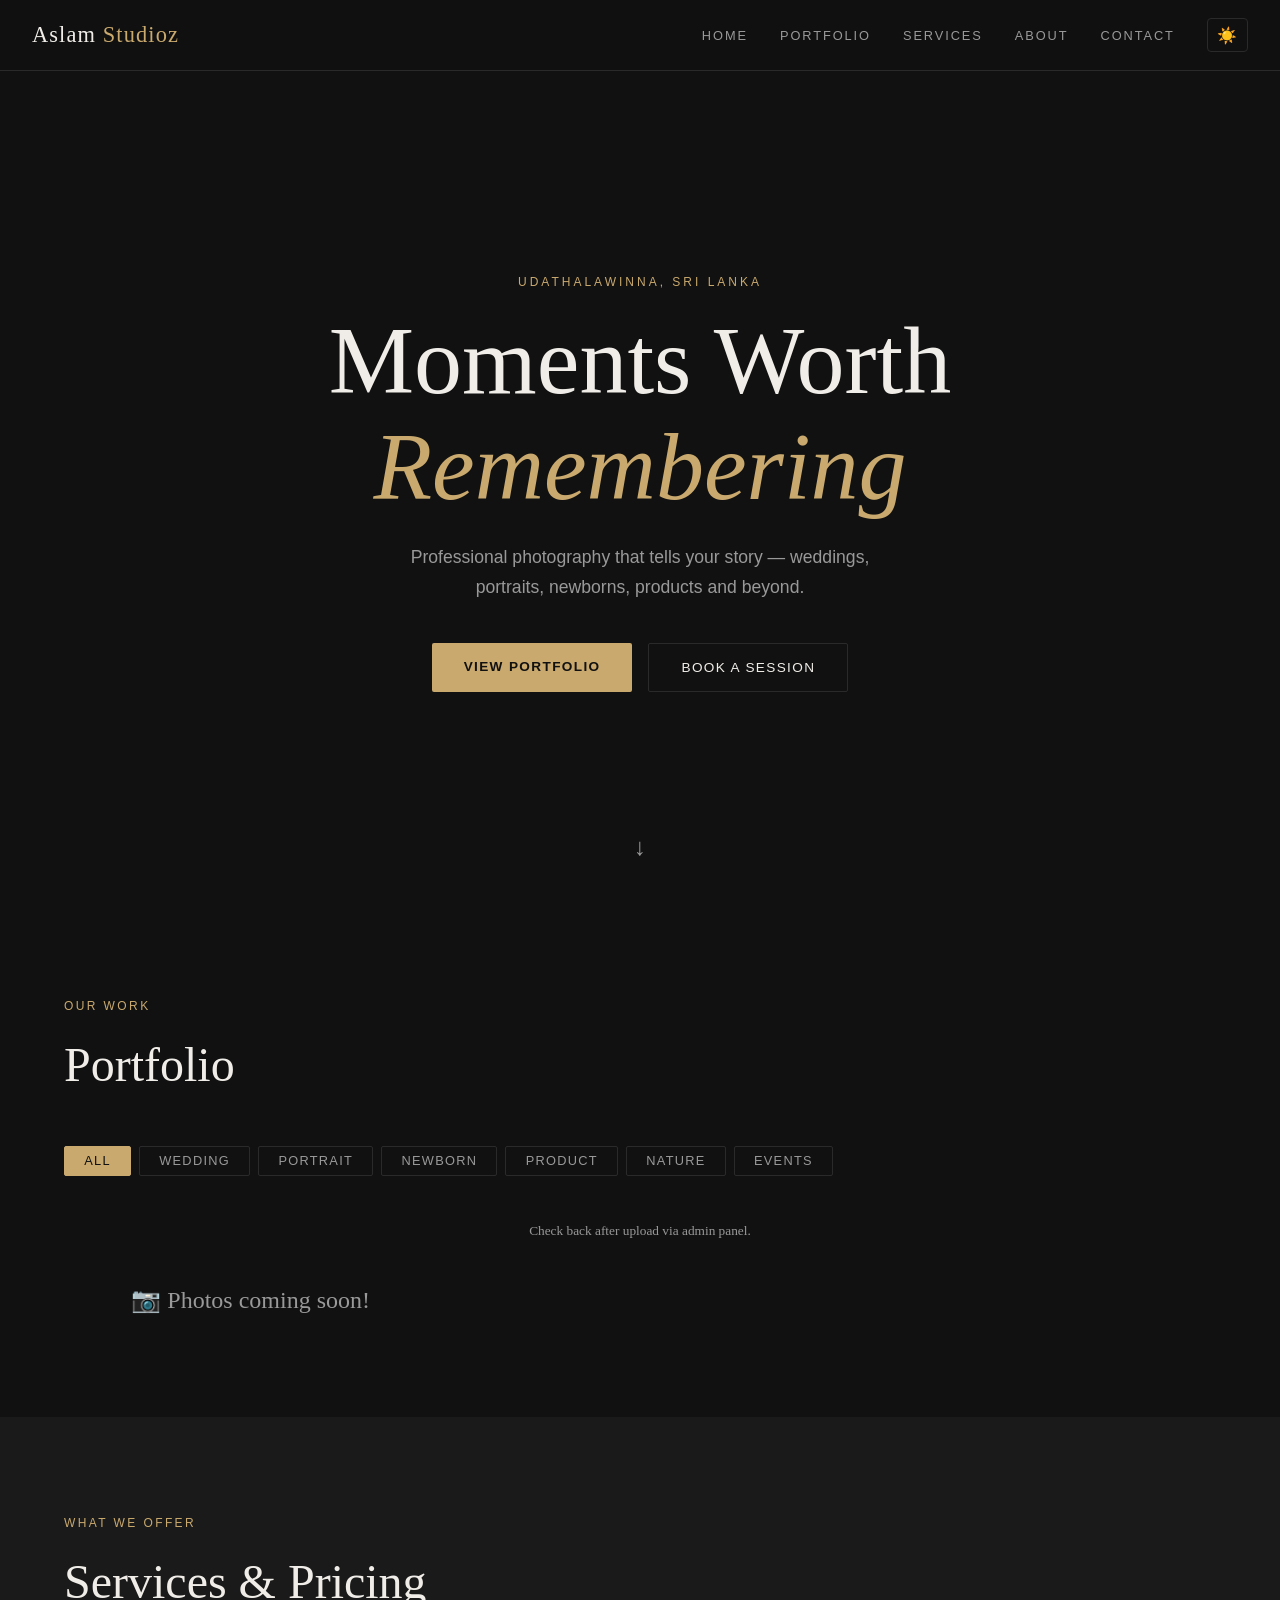
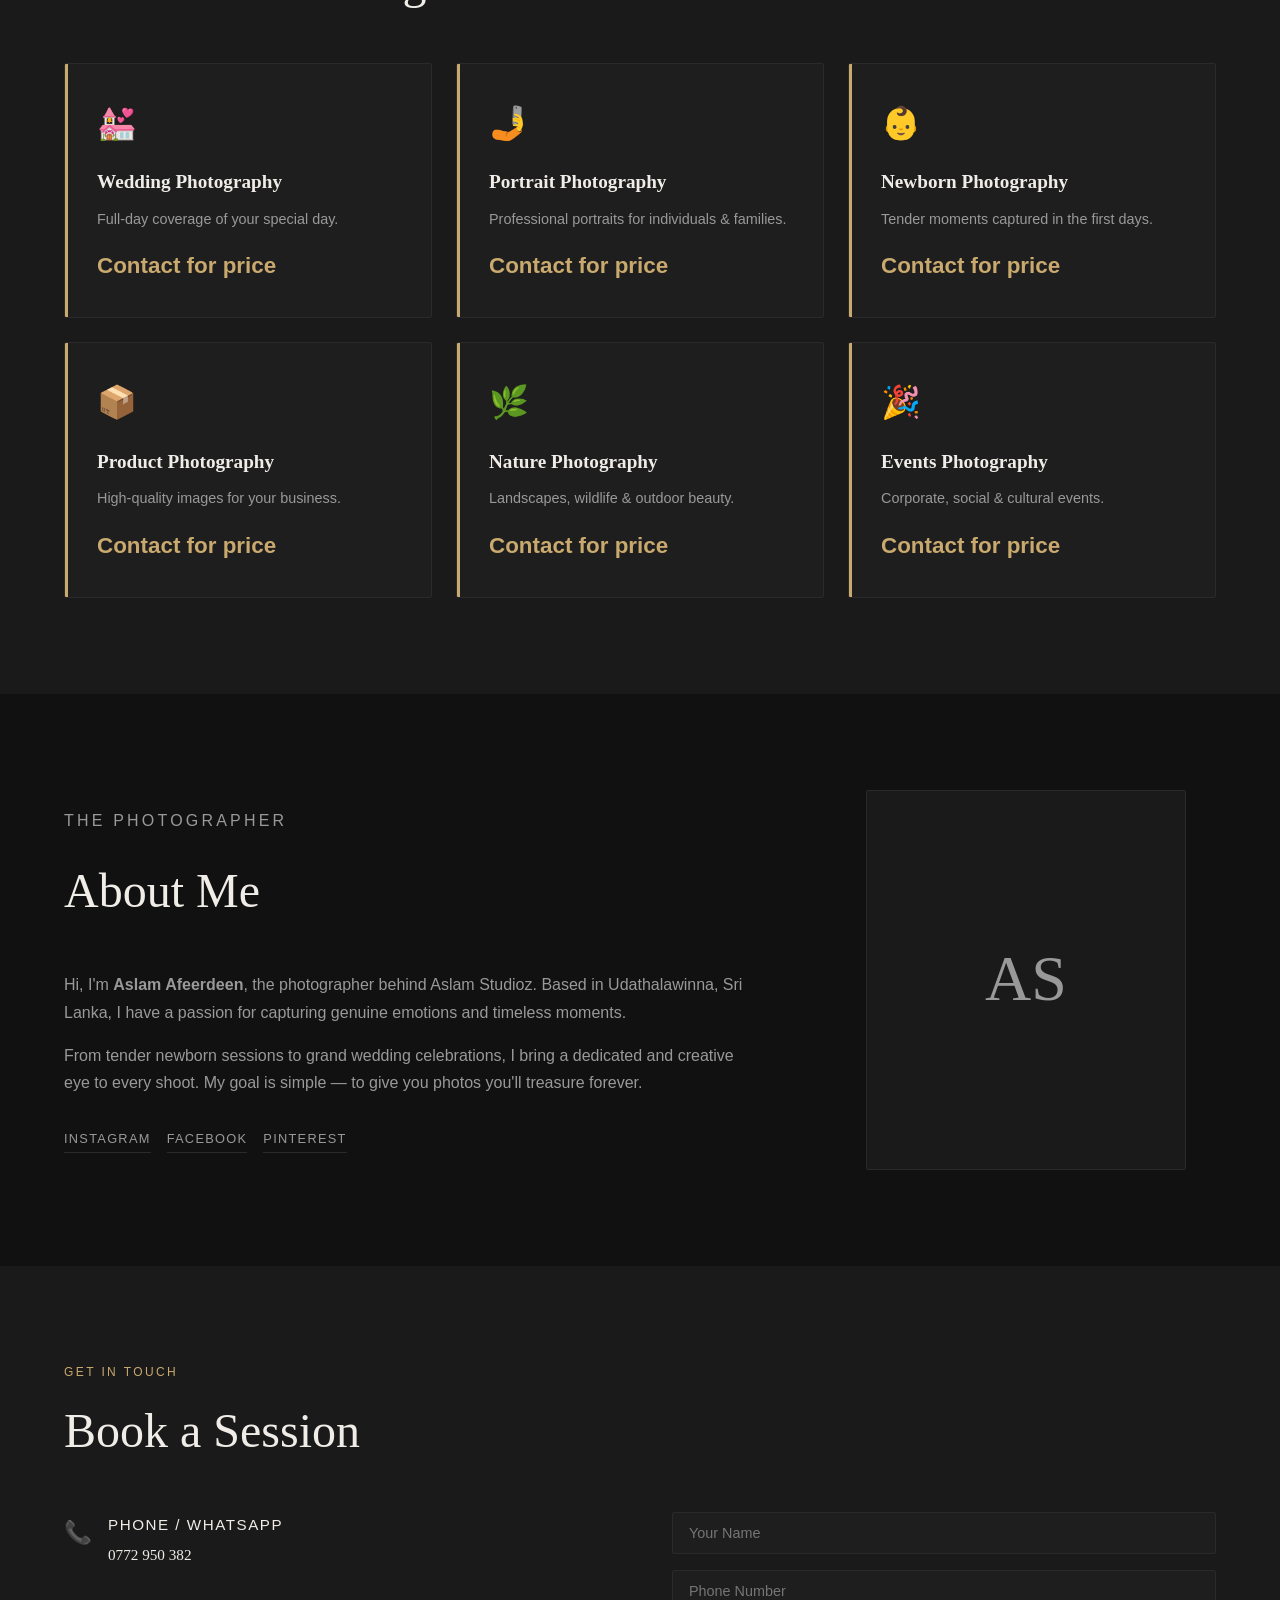
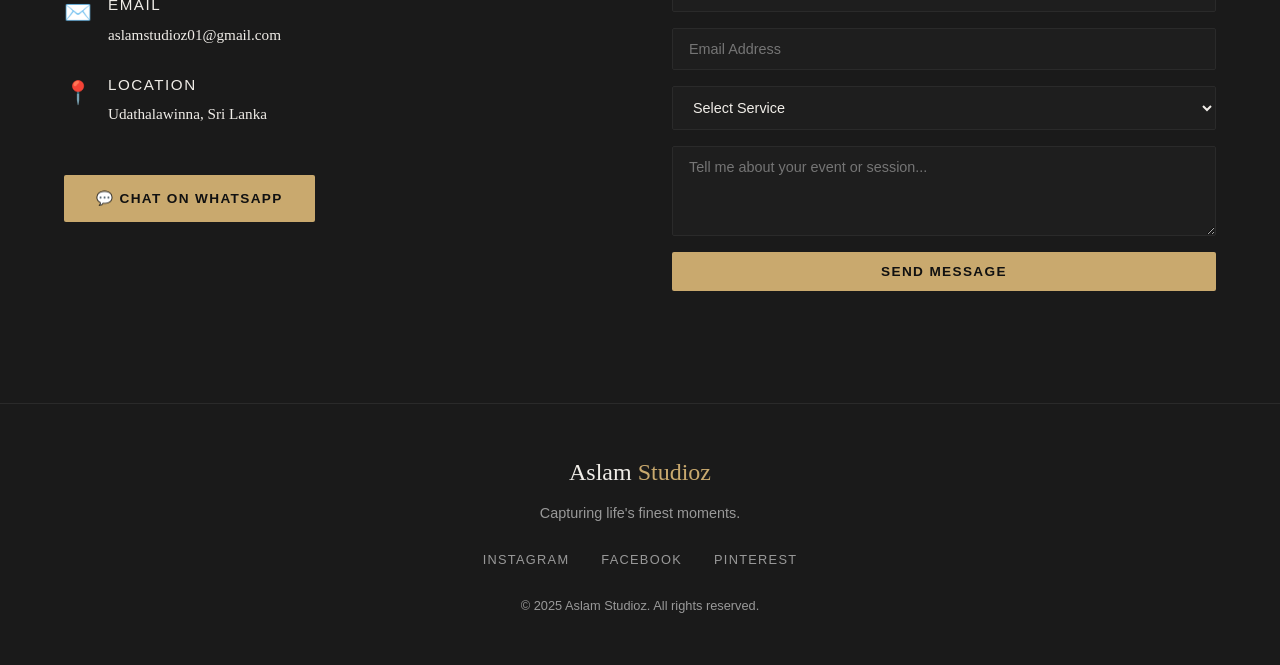
==== index.html @ 6661b9ad "Add files via upload" ====
<!DOCTYPE html>
<html lang="en">
<head>
  <meta charset="UTF-8" />
  <meta name="viewport" content="width=device-width, initial-scale=1.0" />
  <title>Aslam Studioz – Professional Photography | Udathalawinna</title>
  <meta name="description" content="Aslam Studioz – Professional photography services in Udathalawinna, Sri Lanka. Wedding, Portrait, Newborn, Product, Nature & Events photography by Aslam Afeerdeen." />
  <meta name="keywords" content="Aslam Studioz, Aslam Afeerdeen, photographer Udathalawinna, wedding photographer Sri Lanka, portrait photography, newborn photography, product photography" />
  <meta name="author" content="Aslam Afeerdeen" />
  <meta property="og:title" content="Aslam Studioz – Professional Photography" />
  <meta property="og:description" content="Capturing your most precious moments. Wedding, Portrait, Newborn, Product, Nature & Events photography in Sri Lanka." />
  <meta property="og:type" content="website" />
  <meta property="og:url" content="https://aslamstudioz.github.io" />
  <meta name="twitter:card" content="summary_large_image" />
  <link rel="canonical" href="https://aslamstudioz.github.io" />
  <script type="application/ld+json">
  {
    "@context": "https://schema.org",
    "@type": "Photographer",
    "name": "Aslam Studioz",
    "url": "https://aslamstudioz.github.io",
    "telephone": "+94772950382",
    "email": "aslamstudioz01@gmail.com",
    "address": {
      "@type": "PostalAddress",
      "addressLocality": "Udathalawinna",
      "addressCountry": "LK"
    },
    "sameAs": [
      "https://www.instagram.com/aslamstudioz/",
      "https://www.facebook.com/profile.php?id=61590287116906",
      "https://www.pinterest.com/aslamstudioz/"
    ]
  }
  </script>
  <link rel="stylesheet" href="style.css" />
</head>
<body>

  <!-- NAV -->
  <nav class="navbar" id="navbar">
    <a href="#home" class="logo">Aslam <span>Studioz</span></a>
    <button class="nav-toggle" id="navToggle" aria-label="Toggle menu">&#9776;</button>
    <ul class="nav-links" id="navLinks">
      <li><a href="#home">Home</a></li>
      <li><a href="#portfolio">Portfolio</a></li>
      <li><a href="#services">Services</a></li>
      <li><a href="#about">About</a></li>
      <li><a href="#contact">Contact</a></li>
    </ul>
    <button class="theme-toggle" id="themeToggle" aria-label="Toggle theme">🌙</button>
  </nav>

  <!-- HERO -->
  <section class="hero" id="home">
    <div class="hero-content">
      <p class="hero-eyebrow">Udathalawinna, Sri Lanka</p>
      <h1>Moments Worth <br/><span class="accent">Remembering</span></h1>
      <p class="hero-sub">Professional photography that tells your story — weddings, portraits, newborns, products and beyond.</p>
      <div class="hero-btns">
        <a href="#portfolio" class="btn btn-primary">View Portfolio</a>
        <a href="#contact" class="btn btn-outline">Book a Session</a>
      </div>
    </div>
    <div class="hero-scroll">↓</div>
  </section>

  <!-- PORTFOLIO -->
  <section class="section" id="portfolio">
    <div class="container">
      <p class="section-eyebrow">Our Work</p>
      <h2 class="section-title">Portfolio</h2>
      <div class="filter-bar" id="filterBar">
        <button class="filter-btn active" data-cat="all">All</button>
        <button class="filter-btn" data-cat="wedding">Wedding</button>
        <button class="filter-btn" data-cat="portrait">Portrait</button>
        <button class="filter-btn" data-cat="newborn">Newborn</button>
        <button class="filter-btn" data-cat="product">Product</button>
        <button class="filter-btn" data-cat="nature">Nature</button>
        <button class="filter-btn" data-cat="events">Events</button>
      </div>
      <div class="gallery" id="gallery">
        <div class="gallery-empty" id="galleryEmpty">
          <p>📷 Photos coming soon!</p>
          <small>Check back after upload via admin panel.</small>
        </div>
      </div>
    </div>
  </section>

  <!-- SERVICES -->
  <section class="section section-alt" id="services">
    <div class="container">
      <p class="section-eyebrow">What We Offer</p>
      <h2 class="section-title">Services & Pricing</h2>
      <div class="services-grid" id="servicesGrid">
        <!-- Loaded from localStorage / admin -->
      </div>
    </div>
  </section>

  <!-- ABOUT -->
  <section class="section" id="about">
    <div class="container about-wrap">
      <div class="about-text">
        <p class="section-eyebrow">The Photographer</p>
        <h2 class="section-title">About Me</h2>
        <p>Hi, I'm <strong>Aslam Afeerdeen</strong>, the photographer behind Aslam Studioz. Based in Udathalawinna, Sri Lanka, I have a passion for capturing genuine emotions and timeless moments.</p>
        <p>From tender newborn sessions to grand wedding celebrations, I bring a dedicated and creative eye to every shoot. My goal is simple — to give you photos you'll treasure forever.</p>
        <div class="about-socials">
          <a href="https://www.instagram.com/aslamstudioz/" target="_blank" rel="noopener" class="social-link">Instagram</a>
          <a href="https://www.facebook.com/profile.php?id=61590287116906" target="_blank" rel="noopener" class="social-link">Facebook</a>
          <a href="https://www.pinterest.com/aslamstudioz/" target="_blank" rel="noopener" class="social-link">Pinterest</a>
        </div>
      </div>
      <div class="about-image">
        <div class="about-placeholder">AS</div>
      </div>
    </div>
  </section>

  <!-- CONTACT -->
  <section class="section section-alt" id="contact">
    <div class="container">
      <p class="section-eyebrow">Get In Touch</p>
      <h2 class="section-title">Book a Session</h2>
      <div class="contact-wrap">
        <div class="contact-info">
          <div class="contact-item">
            <span class="contact-icon">📞</span>
            <div>
              <p class="contact-label">Phone / WhatsApp</p>
              <a href="tel:+94772950382">0772 950 382</a>
            </div>
          </div>
          <div class="contact-item">
            <span class="contact-icon">✉️</span>
            <div>
              <p class="contact-label">Email</p>
              <a href="mailto:aslamstudioz01@gmail.com">aslamstudioz01@gmail.com</a>
            </div>
          </div>
          <div class="contact-item">
            <span class="contact-icon">📍</span>
            <div>
              <p class="contact-label">Location</p>
              <p>Udathalawinna, Sri Lanka</p>
            </div>
          </div>
          <a href="https://wa.me/94772950382" target="_blank" rel="noopener" class="btn btn-primary whatsapp-btn">💬 Chat on WhatsApp</a>
        </div>
        <form class="contact-form" id="contactForm">
          <input type="text" placeholder="Your Name" required />
          <input type="tel" placeholder="Phone Number" required />
          <input type="email" placeholder="Email Address" />
          <select>
            <option value="">Select Service</option>
            <option>Wedding Photography</option>
            <option>Portrait Photography</option>
            <option>Newborn Photography</option>
            <option>Product Photography</option>
            <option>Nature Photography</option>
            <option>Events Photography</option>
          </select>
          <textarea placeholder="Tell me about your event or session..." rows="4"></textarea>
          <button type="submit" class="btn btn-primary">Send Message</button>
          <p class="form-note" id="formNote"></p>
        </form>
      </div>
    </div>
  </section>

  <!-- FOOTER -->
  <footer class="footer">
    <div class="container footer-inner">
      <p class="footer-logo">Aslam <span>Studioz</span></p>
      <p class="footer-tagline">Capturing life's finest moments.</p>
      <div class="footer-socials">
        <a href="https://www.instagram.com/aslamstudioz/" target="_blank" rel="noopener">Instagram</a>
        <a href="https://www.facebook.com/profile.php?id=61590287116906" target="_blank" rel="noopener">Facebook</a>
        <a href="https://www.pinterest.com/aslamstudioz/" target="_blank" rel="noopener">Pinterest</a>
      </div>
      <p class="footer-copy">&copy; 2025 Aslam Studioz. All rights reserved.</p>
    </div>
  </footer>

  <!-- LIGHTBOX -->
  <div class="lightbox" id="lightbox">
    <button class="lightbox-close" id="lightboxClose">✕</button>
    <img src="" alt="" id="lightboxImg" />
    <p id="lightboxCaption"></p>
  </div>

  <script src="script.js"></script>
</body>
</html>
---- style.css ----
/* =============================================
   ASLAM STUDIOZ — style.css
   Theme: Auto (Day=Light / Night=Dark)
   ============================================= */

/* ---------- CSS Variables ---------- */
:root {
  --bg: #ffffff;
  --bg-alt: #f7f5f2;
  --text: #1a1a1a;
  --text-muted: #666666;
  --accent: #c9a96e;
  --accent-dark: #a8833f;
  --border: #e0ddd8;
  --card-bg: #ffffff;
  --nav-bg: rgba(255,255,255,0.92);
  --shadow: 0 4px 24px rgba(0,0,0,0.08);
  --transition: 0.3s ease;
}

[data-theme="dark"] {
  --bg: #111111;
  --bg-alt: #1a1a1a;
  --text: #f0ede8;
  --text-muted: #999999;
  --accent: #c9a96e;
  --accent-dark: #e8c78a;
  --border: #2a2a2a;
  --card-bg: #1e1e1e;
  --nav-bg: rgba(17,17,17,0.92);
  --shadow: 0 4px 24px rgba(0,0,0,0.4);
}

/* ---------- Reset & Base ---------- */
*, *::before, *::after { box-sizing: border-box; margin: 0; padding: 0; }

html { scroll-behavior: smooth; }

body {
  font-family: 'Georgia', serif;
  background: var(--bg);
  color: var(--text);
  transition: background var(--transition), color var(--transition);
  line-height: 1.7;
}

a { color: var(--accent); text-decoration: none; transition: opacity var(--transition); }
a:hover { opacity: 0.75; }

img { max-width: 100%; display: block; }

/* ---------- Utility ---------- */
.container { max-width: 1200px; margin: 0 auto; padding: 0 1.5rem; }

.section { padding: 6rem 0; }
.section-alt { background: var(--bg-alt); }

.section-eyebrow {
  font-family: 'Helvetica Neue', Arial, sans-serif;
  font-size: 0.75rem;
  letter-spacing: 0.2em;
  text-transform: uppercase;
  color: var(--accent);
  margin-bottom: 0.5rem;
}

.section-title {
  font-size: clamp(2rem, 4vw, 3rem);
  font-weight: 400;
  margin-bottom: 2.5rem;
  color: var(--text);
}

/* ---------- Buttons ---------- */
.btn {
  display: inline-block;
  padding: 0.75rem 2rem;
  border-radius: 2px;
  font-family: 'Helvetica Neue', Arial, sans-serif;
  font-size: 0.85rem;
  letter-spacing: 0.1em;
  text-transform: uppercase;
  cursor: pointer;
  border: none;
  transition: all var(--transition);
}

.btn-primary {
  background: var(--accent);
  color: #111;
  font-weight: 600;
}
.btn-primary:hover { background: var(--accent-dark); opacity: 1; color: #111; }

.btn-outline {
  background: transparent;
  color: var(--text);
  border: 1px solid var(--border);
}
.btn-outline:hover { border-color: var(--accent); color: var(--accent); }

/* ---------- Navbar ---------- */
.navbar {
  position: fixed;
  top: 0; left: 0; right: 0;
  z-index: 1000;
  background: var(--nav-bg);
  backdrop-filter: blur(12px);
  border-bottom: 1px solid var(--border);
  display: flex;
  align-items: center;
  padding: 1rem 2rem;
  gap: 2rem;
  transition: background var(--transition);
}

.logo {
  font-size: 1.4rem;
  font-family: 'Georgia', serif;
  color: var(--text);
  font-weight: 400;
  letter-spacing: 0.05em;
  flex-shrink: 0;
}
.logo span { color: var(--accent); }

.nav-links {
  display: flex;
  list-style: none;
  gap: 2rem;
  margin-left: auto;
}

.nav-links a {
  font-family: 'Helvetica Neue', Arial, sans-serif;
  font-size: 0.8rem;
  letter-spacing: 0.15em;
  text-transform: uppercase;
  color: var(--text-muted);
  transition: color var(--transition);
}
.nav-links a:hover { color: var(--accent); }

.theme-toggle {
  background: none;
  border: 1px solid var(--border);
  cursor: pointer;
  padding: 0.4rem 0.6rem;
  border-radius: 4px;
  font-size: 1rem;
  color: var(--text);
  transition: all var(--transition);
  flex-shrink: 0;
}
.theme-toggle:hover { border-color: var(--accent); }

.nav-toggle {
  display: none;
  background: none;
  border: none;
  font-size: 1.4rem;
  cursor: pointer;
  color: var(--text);
  margin-left: auto;
}

/* ---------- Hero ---------- */
.hero {
  min-height: 100vh;
  display: flex;
  align-items: center;
  justify-content: center;
  padding: 8rem 2rem 4rem;
  text-align: center;
  background: var(--bg);
  position: relative;
}

.hero-eyebrow {
  font-family: 'Helvetica Neue', Arial, sans-serif;
  font-size: 0.75rem;
  letter-spacing: 0.25em;
  text-transform: uppercase;
  color: var(--accent);
  margin-bottom: 1rem;
}

.hero h1 {
  font-size: clamp(3rem, 8vw, 6rem);
  font-weight: 300;
  line-height: 1.1;
  margin-bottom: 1.5rem;
  color: var(--text);
}

.accent { color: var(--accent); font-style: italic; }

.hero-sub {
  font-size: 1.1rem;
  color: var(--text-muted);
  max-width: 500px;
  margin: 0 auto 2.5rem;
  font-family: 'Helvetica Neue', Arial, sans-serif;
  font-weight: 300;
}

.hero-btns { display: flex; gap: 1rem; justify-content: center; flex-wrap: wrap; }

.hero-scroll {
  position: absolute;
  bottom: 2rem;
  left: 50%;
  transform: translateX(-50%);
  font-size: 1.5rem;
  color: var(--text-muted);
  animation: bounce 2s infinite;
}

@keyframes bounce {
  0%, 100% { transform: translateX(-50%) translateY(0); }
  50% { transform: translateX(-50%) translateY(8px); }
}

/* ---------- Filter Bar ---------- */
.filter-bar {
  display: flex;
  flex-wrap: wrap;
  gap: 0.5rem;
  margin-bottom: 2.5rem;
}

.filter-btn {
  background: transparent;
  border: 1px solid var(--border);
  color: var(--text-muted);
  padding: 0.4rem 1.2rem;
  border-radius: 2px;
  cursor: pointer;
  font-family: 'Helvetica Neue', Arial, sans-serif;
  font-size: 0.8rem;
  letter-spacing: 0.1em;
  text-transform: uppercase;
  transition: all var(--transition);
}
.filter-btn:hover,
.filter-btn.active {
  background: var(--accent);
  border-color: var(--accent);
  color: #111;
}

/* ---------- Gallery ---------- */
.gallery {
  columns: 3;
  column-gap: 1rem;
}

.gallery-item {
  break-inside: avoid;
  margin-bottom: 1rem;
  position: relative;
  overflow: hidden;
  cursor: pointer;
  border-radius: 2px;
}

.gallery-item img {
  width: 100%;
  display: block;
  transition: transform 0.5s ease;
}

.gallery-item:hover img { transform: scale(1.04); }

.gallery-item .overlay {
  position: absolute;
  inset: 0;
  background: rgba(0,0,0,0.35);
  opacity: 0;
  transition: opacity var(--transition);
  display: flex;
  align-items: flex-end;
  padding: 1rem;
}

.gallery-item:hover .overlay { opacity: 1; }

.overlay-text {
  color: #fff;
  font-family: 'Helvetica Neue', Arial, sans-serif;
  font-size: 0.75rem;
  letter-spacing: 0.1em;
  text-transform: uppercase;
}

.gallery-empty {
  grid-column: 1 / -1;
  text-align: center;
  padding: 4rem 2rem;
  color: var(--text-muted);
}
.gallery-empty p { font-size: 1.5rem; margin-bottom: 0.5rem; }

/* ---------- Services ---------- */
.services-grid {
  display: grid;
  grid-template-columns: repeat(auto-fill, minmax(280px, 1fr));
  gap: 1.5rem;
}

.service-card {
  background: var(--card-bg);
  border: 1px solid var(--border);
  border-radius: 2px;
  padding: 2rem;
  transition: all var(--transition);
  position: relative;
  overflow: hidden;
}

.service-card::before {
  content: '';
  position: absolute;
  top: 0; left: 0;
  width: 3px;
  height: 100%;
  background: var(--accent);
}

.service-card:hover {
  box-shadow: var(--shadow);
  transform: translateY(-2px);
}

.service-icon { font-size: 2rem; margin-bottom: 1rem; }
.service-name {
  font-size: 1.2rem;
  margin-bottom: 0.5rem;
  color: var(--text);
}
.service-desc {
  font-size: 0.9rem;
  color: var(--text-muted);
  margin-bottom: 1rem;
  font-family: 'Helvetica Neue', Arial, sans-serif;
  font-weight: 300;
}
.service-price {
  font-size: 1.4rem;
  color: var(--accent);
  font-family: 'Helvetica Neue', Arial, sans-serif;
  font-weight: 600;
}

/* ---------- About ---------- */
.about-wrap {
  display: grid;
  grid-template-columns: 1fr 380px;
  gap: 5rem;
  align-items: center;
}

.about-text p {
  color: var(--text-muted);
  margin-bottom: 1rem;
  font-family: 'Helvetica Neue', Arial, sans-serif;
  font-weight: 300;
  font-size: 1rem;
}

.about-socials {
  display: flex;
  gap: 1rem;
  flex-wrap: wrap;
  margin-top: 2rem;
}

.social-link {
  font-family: 'Helvetica Neue', Arial, sans-serif;
  font-size: 0.8rem;
  letter-spacing: 0.1em;
  text-transform: uppercase;
  color: var(--text-muted);
  border-bottom: 1px solid var(--border);
  padding-bottom: 2px;
  transition: all var(--transition);
}
.social-link:hover { color: var(--accent); border-color: var(--accent); }

.about-image {
  display: flex;
  justify-content: center;
}

.about-placeholder {
  width: 320px;
  height: 380px;
  background: var(--bg-alt);
  border: 1px solid var(--border);
  display: flex;
  align-items: center;
  justify-content: center;
  font-size: 4rem;
  color: var(--text-muted);
  font-family: 'Georgia', serif;
  border-radius: 2px;
}

/* ---------- Contact ---------- */
.contact-wrap {
  display: grid;
  grid-template-columns: 1fr 1fr;
  gap: 4rem;
  align-items: start;
}

.contact-item {
  display: flex;
  align-items: flex-start;
  gap: 1rem;
  margin-bottom: 1.5rem;
}

.contact-icon { font-size: 1.4rem; flex-shrink: 0; margin-top: 2px; }

.contact-label {
  font-family: 'Helvetica Neue', Arial, sans-serif;
  font-size: 0.75rem;
  letter-spacing: 0.1em;
  text-transform: uppercase;
  color: var(--text-muted);
  margin-bottom: 0.2rem;
}

.contact-item a, .contact-item p {
  color: var(--text);
  font-size: 0.95rem;
}

.whatsapp-btn { margin-top: 1.5rem; }

.contact-form { display: flex; flex-direction: column; gap: 1rem; }

.contact-form input,
.contact-form select,
.contact-form textarea {
  background: var(--card-bg);
  border: 1px solid var(--border);
  color: var(--text);
  padding: 0.75rem 1rem;
  border-radius: 2px;
  font-family: 'Helvetica Neue', Arial, sans-serif;
  font-size: 0.9rem;
  transition: border-color var(--transition);
  outline: none;
  width: 100%;
}

.contact-form input:focus,
.contact-form select:focus,
.contact-form textarea:focus { border-color: var(--accent); }

.contact-form select option { background: var(--card-bg); color: var(--text); }

.form-note { font-size: 0.85rem; color: var(--accent); text-align: center; }

/* ---------- Footer ---------- */
.footer {
  background: var(--bg-alt);
  border-top: 1px solid var(--border);
  padding: 3rem 0;
}

.footer-inner {
  text-align: center;
}

.footer-logo {
  font-size: 1.5rem;
  font-family: 'Georgia', serif;
  margin-bottom: 0.5rem;
}
.footer-logo span { color: var(--accent); }

.footer-tagline {
  color: var(--text-muted);
  font-size: 0.9rem;
  margin-bottom: 1.5rem;
  font-family: 'Helvetica Neue', Arial, sans-serif;
}

.footer-socials {
  display: flex;
  justify-content: center;
  gap: 2rem;
  margin-bottom: 1.5rem;
}

.footer-socials a {
  font-family: 'Helvetica Neue', Arial, sans-serif;
  font-size: 0.8rem;
  letter-spacing: 0.1em;
  text-transform: uppercase;
  color: var(--text-muted);
}
.footer-socials a:hover { color: var(--accent); }

.footer-copy {
  font-size: 0.8rem;
  color: var(--text-muted);
  font-family: 'Helvetica Neue', Arial, sans-serif;
}

/* ---------- Lightbox ---------- */
.lightbox {
  position: fixed;
  inset: 0;
  background: rgba(0,0,0,0.92);
  z-index: 9999;
  display: none;
  align-items: center;
  justify-content: center;
  flex-direction: column;
  padding: 2rem;
}

.lightbox.open { display: flex; }

.lightbox img {
  max-height: 80vh;
  max-width: 90vw;
  object-fit: contain;
  border-radius: 2px;
}

.lightbox-close {
  position: absolute;
  top: 1.5rem; right: 1.5rem;
  background: none;
  border: 1px solid rgba(255,255,255,0.3);
  color: #fff;
  font-size: 1.2rem;
  width: 2.5rem; height: 2.5rem;
  border-radius: 50%;
  cursor: pointer;
  display: flex;
  align-items: center;
  justify-content: center;
}

#lightboxCaption {
  color: rgba(255,255,255,0.6);
  font-size: 0.85rem;
  margin-top: 1rem;
  font-family: 'Helvetica Neue', Arial, sans-serif;
  letter-spacing: 0.1em;
  text-transform: uppercase;
}

/* ---------- Responsive ---------- */
@media (max-width: 900px) {
  .about-wrap { grid-template-columns: 1fr; }
  .about-image { display: none; }
  .contact-wrap { grid-template-columns: 1fr; }
  .gallery { columns: 2; }
}

@media (max-width: 600px) {
  .nav-links {
    display: none;
    position: fixed;
    top: 64px; left: 0; right: 0;
    background: var(--nav-bg);
    flex-direction: column;
    gap: 0;
    border-bottom: 1px solid var(--border);
    padding: 1rem 0;
  }
  .nav-links.open { display: flex; }
  .nav-links li a { display: block; padding: 0.75rem 2rem; }
  .nav-toggle { display: block; }
  .gallery { columns: 1; }
  .hero h1 { font-size: 2.5rem; }
}
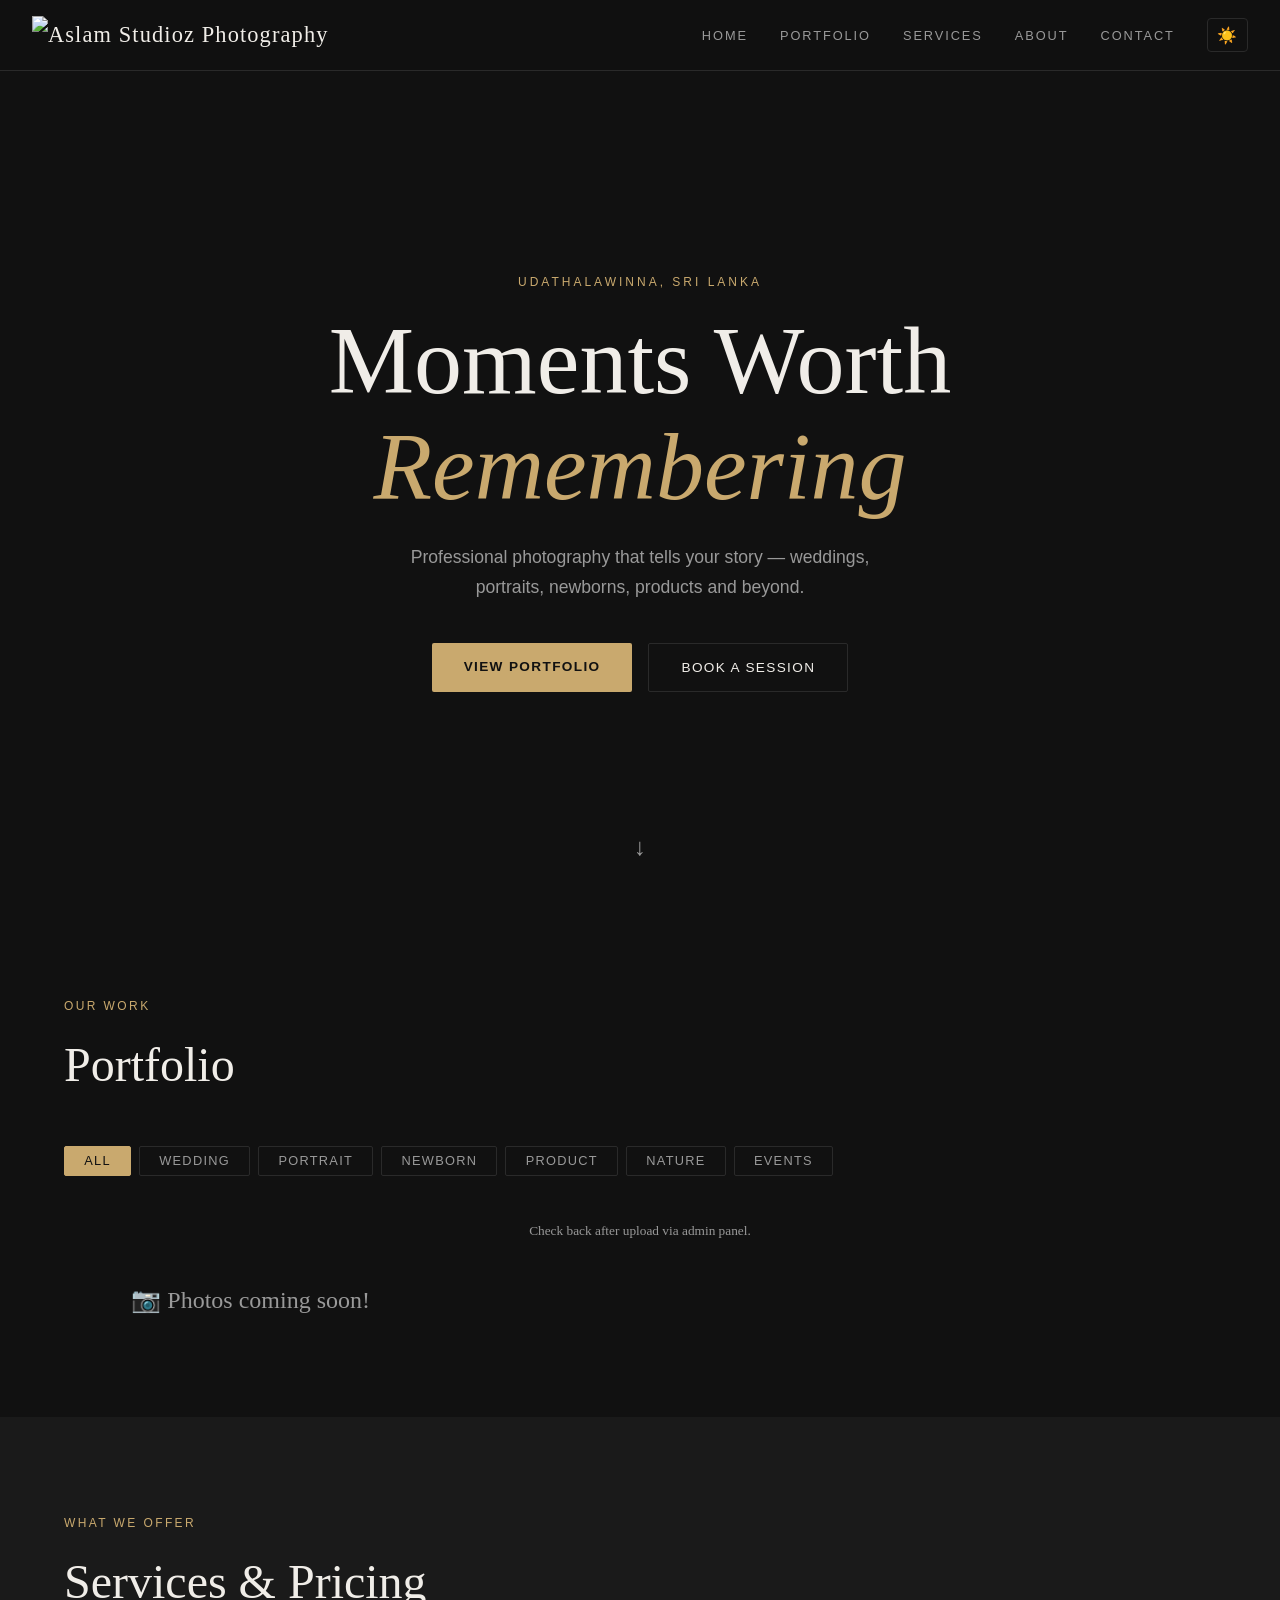
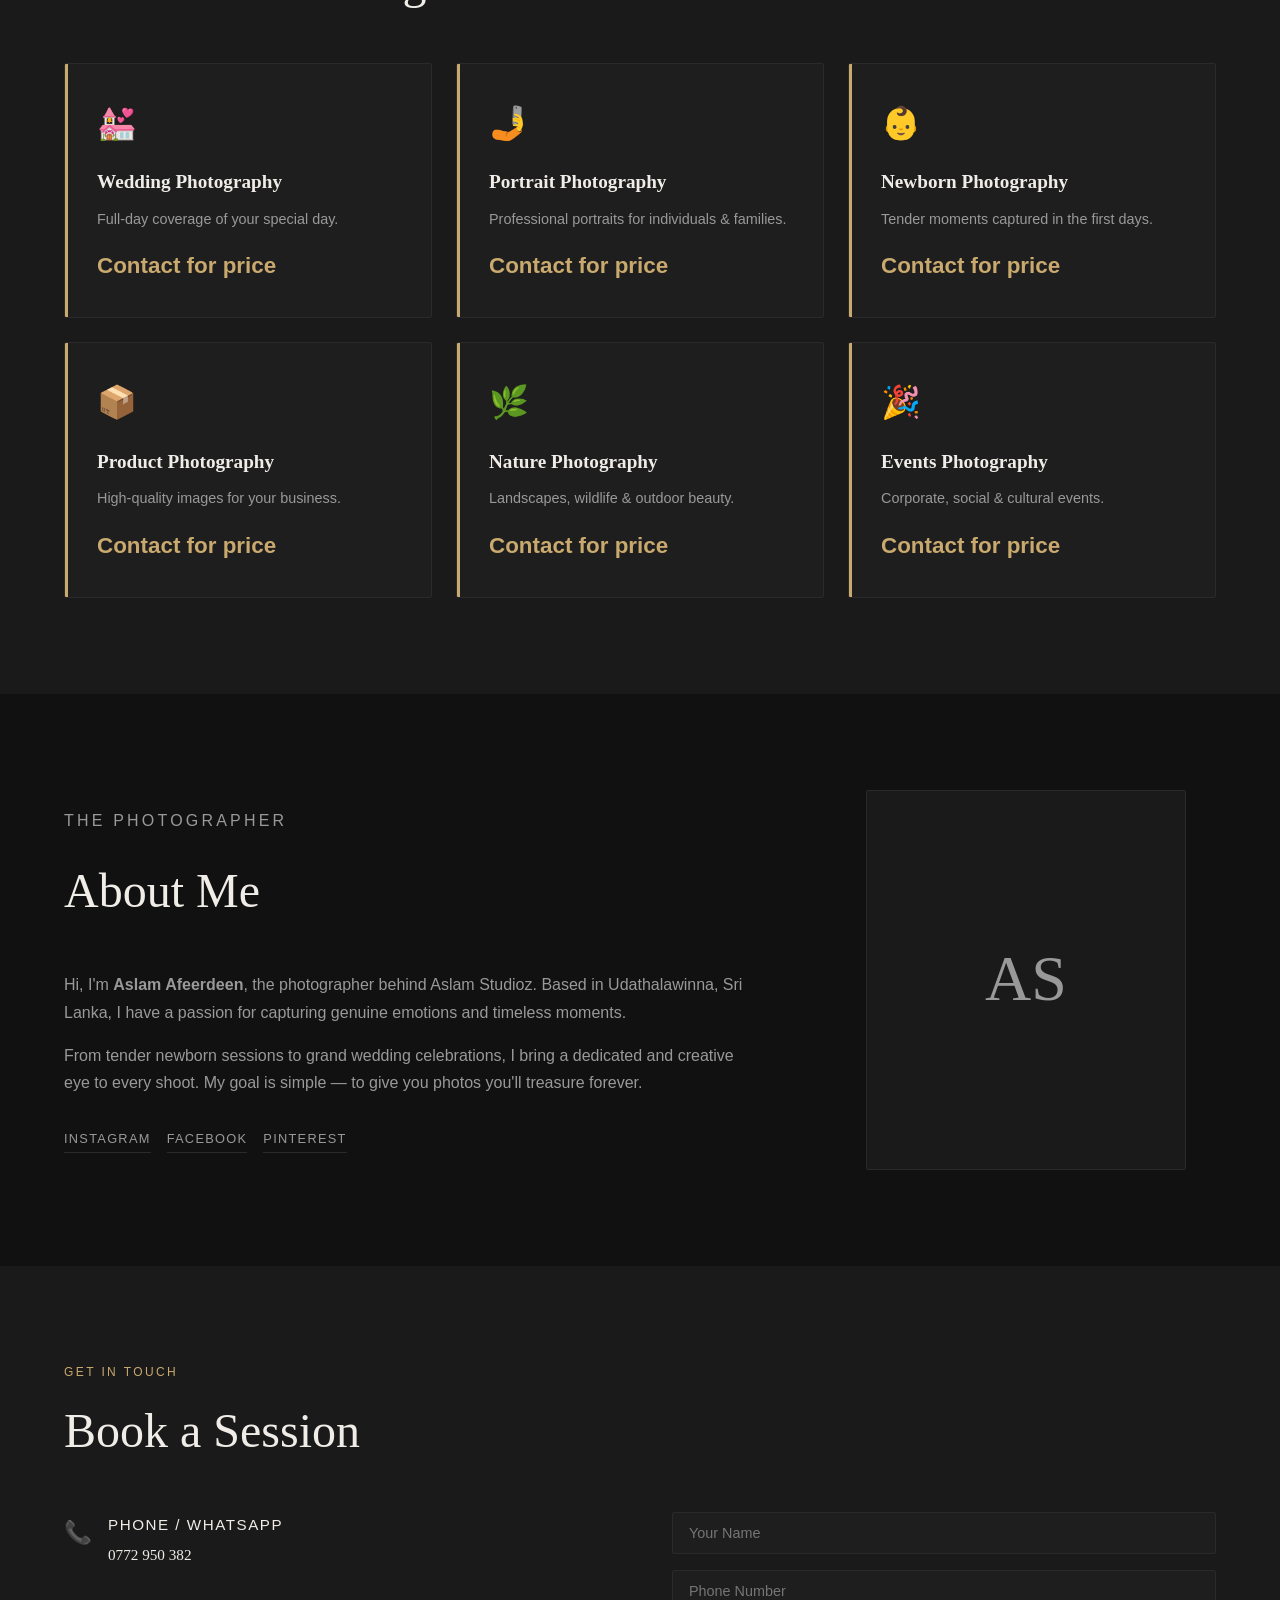
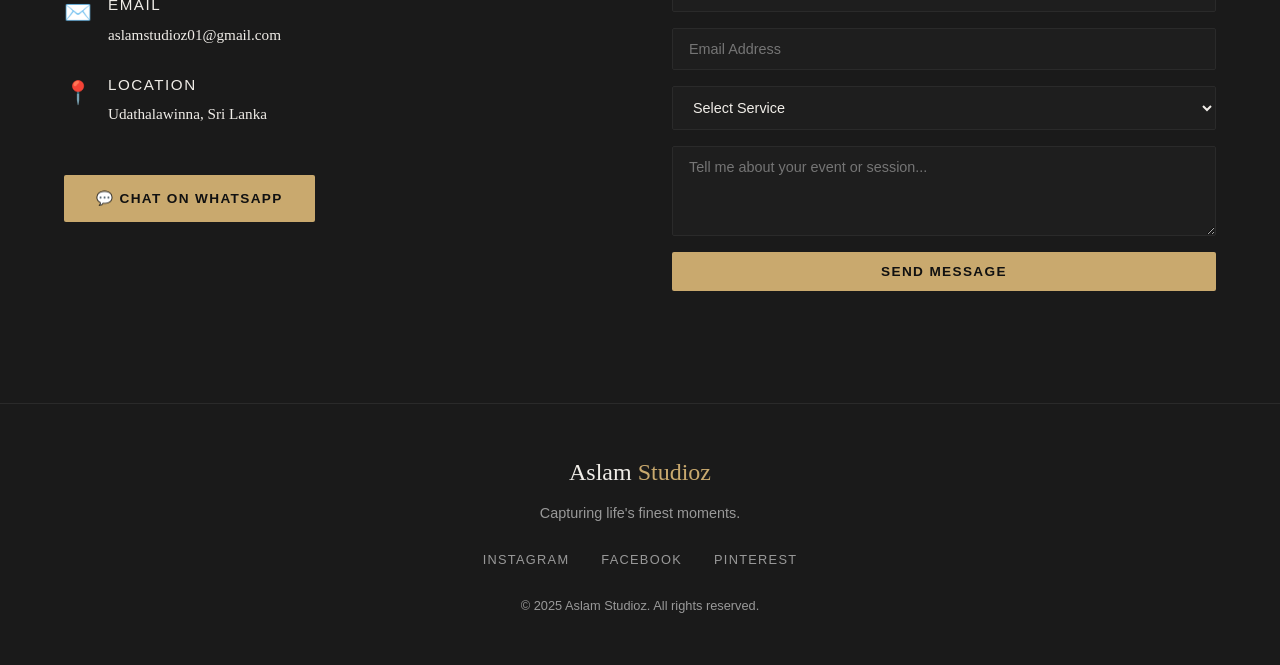
==== commit c18be099: "Update index.html seo add" ====
--- a/index.html
+++ b/index.html
@@ -7,6 +7,7 @@
   <meta name="description" content="Aslam Studioz – Professional photography services in Udathalawinna, Sri Lanka. Wedding, Portrait, Newborn, Product, Nature & Events photography by Aslam Afeerdeen." />
   <meta name="keywords" content="Aslam Studioz, Aslam Afeerdeen, photographer Udathalawinna, wedding photographer Sri Lanka, portrait photography, newborn photography, product photography" />
   <meta name="author" content="Aslam Afeerdeen" />
+  <meta name="google-site-verification" content="7Aqd_ZCpOGgJKKlCfd2b9P69mJtLGAVDltdR4tufyNM" />
   <meta property="og:title" content="Aslam Studioz – Professional Photography" />
   <meta property="og:description" content="Capturing your most precious moments. Wedding, Portrait, Newborn, Product, Nature & Events photography in Sri Lanka." />
   <meta property="og:type" content="website" />
@@ -39,7 +40,7 @@
 
   <!-- NAV -->
   <nav class="navbar" id="navbar">
-    <a href="#home" class="logo">Aslam <span>Studioz</span></a>
+    <a href="#home" class="logo"><img src="logo.jpg" alt="Aslam Studioz Photography" class="logo-img" /></a>
     <button class="nav-toggle" id="navToggle" aria-label="Toggle menu">&#9776;</button>
     <ul class="nav-links" id="navLinks">
       <li><a href="#home">Home</a></li>
